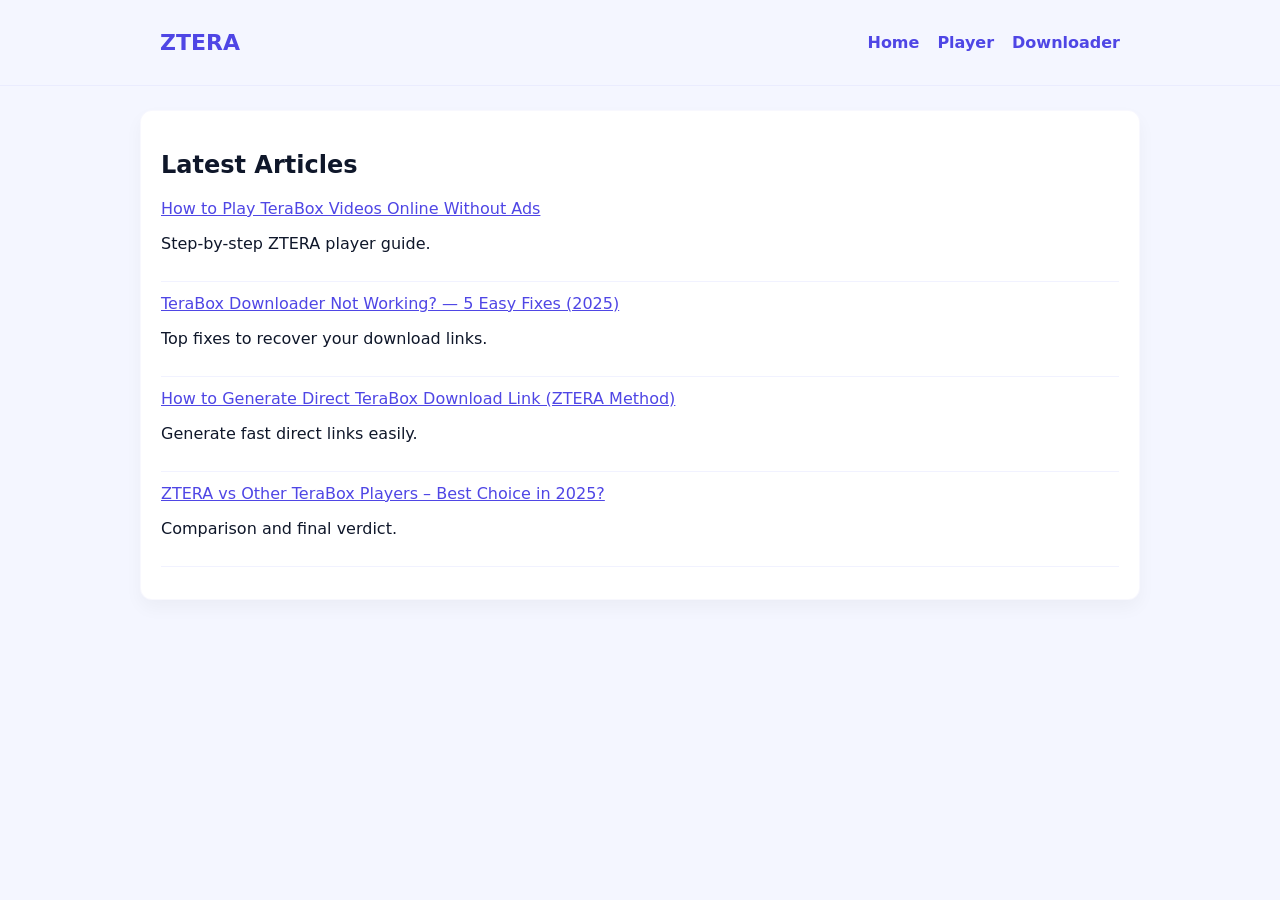
==== blog.html @ e1719a6f "Add initial blog.html structure and content" ====
<!DOCTYPE html>
<html lang="en">
<head>
<meta charset="UTF-8">
<title>ZTERA Blog</title>
<meta name="description" content="ZTERA blog: tips, guides and fixes for TeraBox Player & Downloader.">
<meta name="viewport" content="width=device-width, initial-scale=1">
<link rel="icon" href="/favicon.ico">
<link rel="stylesheet" href="/style.css">
</head>
<body>
<header class="top">
  <div class="wrap"><span class="logo">ZTERA</span><nav><a href="/index.html">Home</a><a href="/player.html">Player</a><a href="/downloader.html">Downloader</a></nav></div>
</header>

<main class="wrap box">
  <h2>Latest Articles</h2>
  <ul class="blog-list">
    <li><a href="/blog1.html">How to Play TeraBox Videos Online Without Ads</a><p>Step-by-step ZTERA player guide.</p></li>
    <li><a href="/blog2.html">TeraBox Downloader Not Working? — 5 Easy Fixes (2025)</a><p>Top fixes to recover your download links.</p></li>
    <li><a href="/blog3.html">How to Generate Direct TeraBox Download Link (ZTERA Method)</a><p>Generate fast direct links easily.</p></li>
    <li><a href="/blog4.html">ZTERA vs Other TeraBox Players – Best Choice in 2025?</a><p>Comparison and final verdict.</p></li>
  </ul>
</main>

</body>
</html>
---- style.css ----
:root{
  --primary:#4F46E5;
  --bg:#f4f6ff;
  --card:#fff;
  --text:#0f172a;
  --muted:#6c6e80;
}

*{box-sizing:border-box}
body{margin:0;font-family:Inter,system-ui,Segoe UI,Roboto,Arial;background:var(--bg);color:var(--text);-webkit-font-smoothing:antialiased}
.wrap{max-width:1000px;margin:0 auto;padding:20px}
.top{background:transparent;padding:10px 0;border-bottom:1px solid rgba(79,70,229,0.06)}
.top .wrap{display:flex;align-items:center;justify-content:space-between}
.logo{font-weight:800;color:var(--primary);font-size:22px}
.top nav a{margin-left:18px;color:var(--primary);text-decoration:none;font-weight:600}
.hero{padding:60px 0;text-align:center}
.hero h1{font-size:40px;margin:6px 0;background:linear-gradient(135deg,var(--primary),#7C3AED);-webkit-background-clip:text;color:transparent}
.hero .sub{color:var(--muted);margin-bottom:20px}
.start-btn{background:var(--primary);color:#fff;padding:14px 28px;border-radius:12px;text-decoration:none;font-weight:700;display:inline-block}
.features .grid{display:grid;grid-template-columns:repeat(auto-fit,minmax(220px,1fr));gap:18px;margin-top:20px}
.feature-box{background:var(--card);padding:18px;border-radius:12px;border:1px solid rgba(79,70,229,0.06);box-shadow:0 8px 18px rgba(0,0,0,0.04)}
.wrap.box{background:var(--card);padding:20px;border-radius:12px;border:1px solid rgba(79,70,229,0.04);box-shadow:0 8px 18px rgba(0,0,0,0.04);margin:24px auto}
input{width:100%;padding:12px;border-radius:10px;border:1px solid rgba(0,0,0,0.06);background:#fbfcff}
button{margin-top:12px;padding:12px 20px;border-radius:10px;border:0;background:var(--primary);color:#fff;font-weight:700;cursor:pointer}
.download-link{padding:12px 16px;background:var(--primary);color:#fff;border-radius:10px;text-decoration:none}
.blog-list{padding:0;margin:0}
.blog-list li{list-style:none;margin-bottom:12px;padding-bottom:12px;border-bottom:1px solid #f1f2ff}
.error{color:#d32f2f}
footer{padding:28px 0;text-align:center;color:var(--muted)}
.small{font-size:13px;color:var(--muted)}
a{color:var(--primary)}
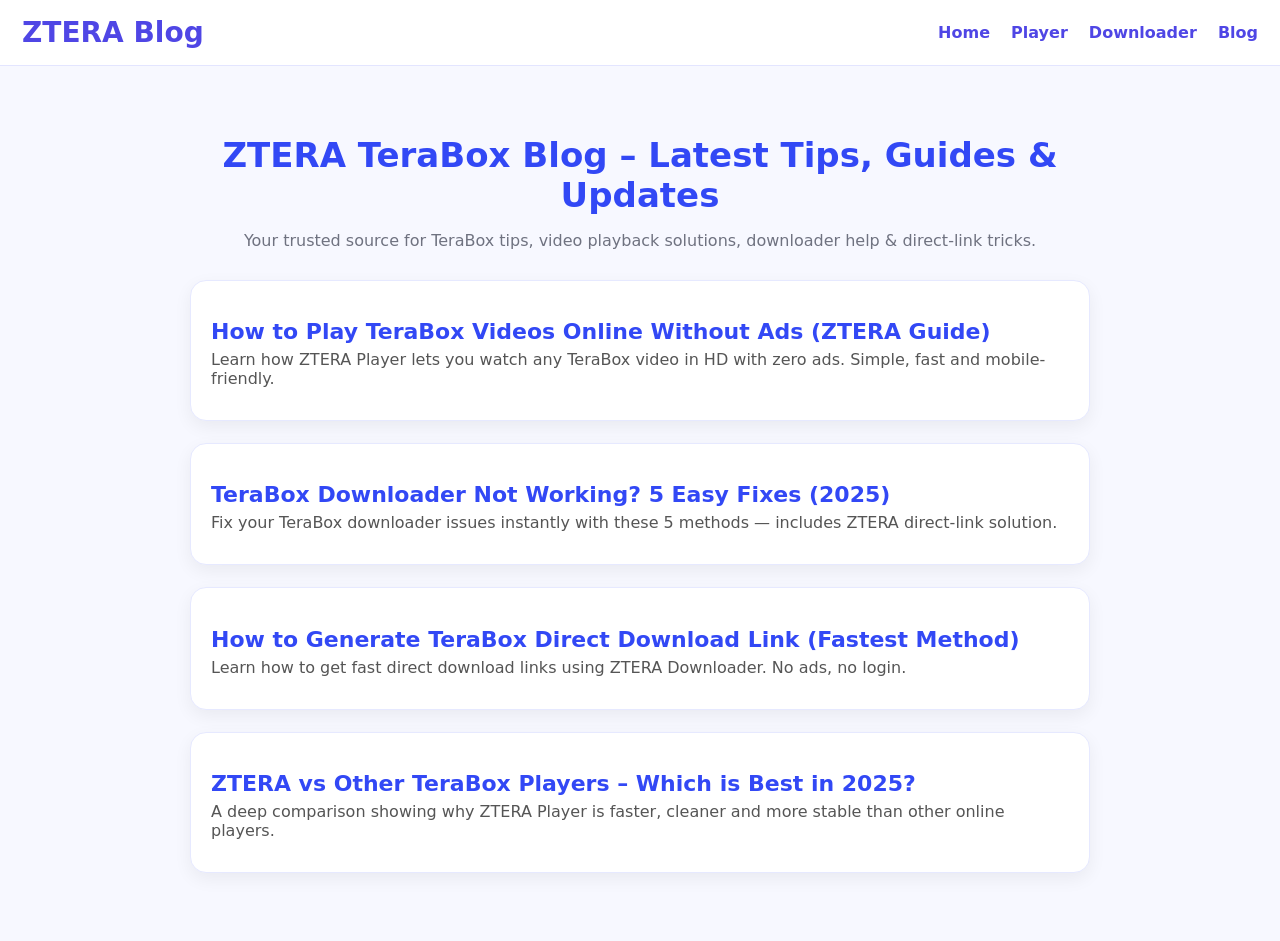
==== commit 1d696496: "Update blog.html" ====
--- a/blog.html
+++ b/blog.html
@@ -2,26 +2,131 @@
 <html lang="en">
 <head>
 <meta charset="UTF-8">
-<title>ZTERA Blog</title>
-<meta name="description" content="ZTERA blog: tips, guides and fixes for TeraBox Player & Downloader.">
+<title>ZTERA Blog – TeraBox Player & Downloader Guides (2025)</title>
+
+<meta name="description" content="ZTERA Blog – Read the best Terabox guides, video player solutions, downloader tutorials, link generator tips and HD playback tricks. Updated daily for fast ranking.">
+
+<meta name="keywords" content="Terabox blog, ztera blog, terabox guide, terabox tips, terabox downloader help, terabox video not playing fix, terabox player online">
+
 <meta name="viewport" content="width=device-width, initial-scale=1">
-<link rel="icon" href="/favicon.ico">
-<link rel="stylesheet" href="/style.css">
+
+<style>
+  body{
+    margin:0;
+    font-family:Inter,system-ui,Segoe UI,Roboto;
+    background:#f7f8ff;
+  }
+
+  .top{
+    background:#fff;
+    padding:16px 22px;
+    display:flex;
+    justify-content:space-between;
+    align-items:center;
+    border-bottom:1px solid #e3e5ff;
+  }
+
+  .logo{
+    font-size:28px;
+    font-weight:900;
+    color:#4F46E5;
+  }
+
+  nav a{
+    color:#4F46E5;
+    margin-left:16px;
+    text-decoration:none;
+    font-weight:600;
+  }
+
+  .wrap{
+    max-width:900px;
+    margin:30px auto;
+    padding:16px;
+  }
+
+  h1{
+    font-size:34px;
+    color:#3248f5;
+    text-align:center;
+    margin-bottom:10px;
+  }
+
+  p.sub{
+    text-align:center;
+    color:#6f7280;
+    margin-bottom:30px;
+  }
+
+  .blog-box{
+    background:white;
+    padding:20px;
+    border-radius:16px;
+    box-shadow:0 6px 18px rgba(0,0,0,0.06);
+    border:1px solid #e6e9ff;
+    margin-bottom:22px;
+  }
+
+  .blog-box h2{
+    color:#4F46E5;
+    font-size:22px;
+    margin-bottom:6px;
+  }
+
+  .blog-box p{
+    color:#555;
+    margin:6px 0 12px;
+  }
+
+  .blog-box a{
+    color:#3248f5;
+    text-decoration:none;
+    font-weight:600;
+  }
+</style>
 </head>
 <body>
+
 <header class="top">
-  <div class="wrap"><span class="logo">ZTERA</span><nav><a href="/index.html">Home</a><a href="/player.html">Player</a><a href="/downloader.html">Downloader</a></nav></div>
+  <div class="logo">ZTERA Blog</div>
+  <nav>
+    <a href="index.html">Home</a>
+    <a href="player.html">Player</a>
+    <a href="downloader.html">Downloader</a>
+    <a href="blog.html">Blog</a>
+  </nav>
 </header>
 
-<main class="wrap box">
-  <h2>Latest Articles</h2>
-  <ul class="blog-list">
-    <li><a href="/blog1.html">How to Play TeraBox Videos Online Without Ads</a><p>Step-by-step ZTERA player guide.</p></li>
-    <li><a href="/blog2.html">TeraBox Downloader Not Working? — 5 Easy Fixes (2025)</a><p>Top fixes to recover your download links.</p></li>
-    <li><a href="/blog3.html">How to Generate Direct TeraBox Download Link (ZTERA Method)</a><p>Generate fast direct links easily.</p></li>
-    <li><a href="/blog4.html">ZTERA vs Other TeraBox Players – Best Choice in 2025?</a><p>Comparison and final verdict.</p></li>
-  </ul>
-</main>
+<div class="wrap">
+
+  <h1>ZTERA TeraBox Blog – Latest Tips, Guides & Updates</h1>
+  <p class="sub">Your trusted source for TeraBox tips, video playback solutions, downloader help & direct-link tricks.</p>
+
+  <!-- Blog 1 -->
+  <div class="blog-box">
+    <h2><a href="blog1.html">How to Play TeraBox Videos Online Without Ads (ZTERA Guide)</a></h2>
+    <p>Learn how ZTERA Player lets you watch any TeraBox video in HD with zero ads. Simple, fast and mobile-friendly.</p>
+  </div>
+
+  <!-- Blog 2 -->
+  <div class="blog-box">
+    <h2><a href="blog2.html">TeraBox Downloader Not Working? 5 Easy Fixes (2025)</a></h2>
+    <p>Fix your TeraBox downloader issues instantly with these 5 methods — includes ZTERA direct-link solution.</p>
+  </div>
+
+  <!-- Blog 3 -->
+  <div class="blog-box">
+    <h2><a href="blog3.html">How to Generate TeraBox Direct Download Link (Fastest Method)</a></h2>
+    <p>Learn how to get fast direct download links using ZTERA Downloader. No ads, no login.</p>
+  </div>
+
+  <!-- Blog 4 -->
+  <div class="blog-box">
+    <h2><a href="blog4.html">ZTERA vs Other TeraBox Players – Which is Best in 2025?</a></h2>
+    <p>A deep comparison showing why ZTERA Player is faster, cleaner and more stable than other online players.</p>
+  </div>
+
+</div>
 
 </body>
 </html>
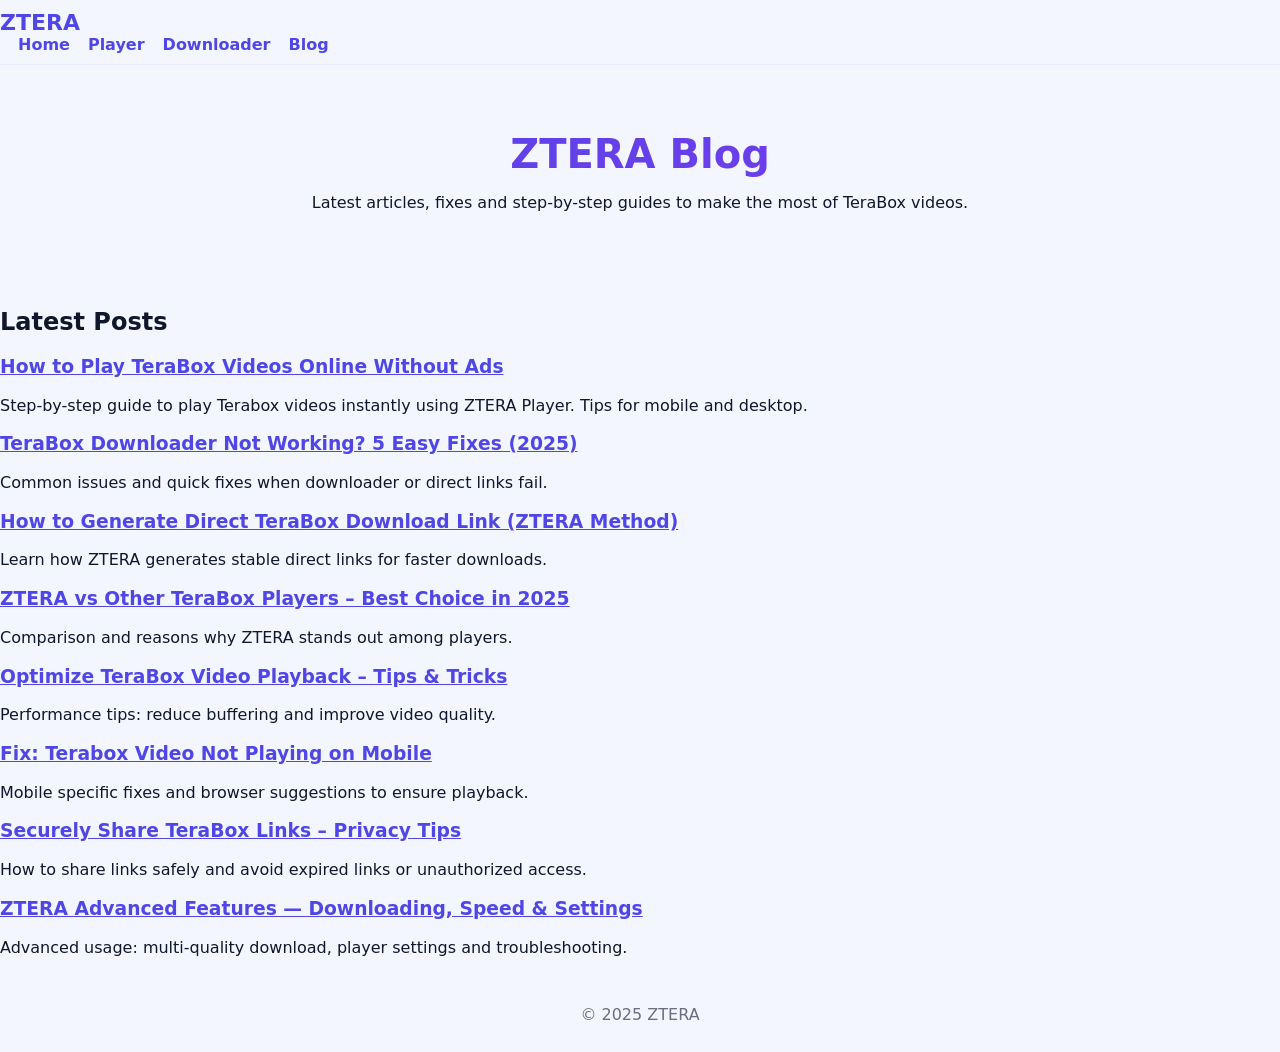
==== commit 87e1a479: "Update blog.html" ====
--- a/blog.html
+++ b/blog.html
@@ -1,132 +1,74 @@
 <!DOCTYPE html>
 <html lang="en">
 <head>
-<meta charset="UTF-8">
-<title>ZTERA Blog – TeraBox Player & Downloader Guides (2025)</title>
-
-<meta name="description" content="ZTERA Blog – Read the best Terabox guides, video player solutions, downloader tutorials, link generator tips and HD playback tricks. Updated daily for fast ranking.">
-
-<meta name="keywords" content="Terabox blog, ztera blog, terabox guide, terabox tips, terabox downloader help, terabox video not playing fix, terabox player online">
-
-<meta name="viewport" content="width=device-width, initial-scale=1">
-
-<style>
-  body{
-    margin:0;
-    font-family:Inter,system-ui,Segoe UI,Roboto;
-    background:#f7f8ff;
-  }
-
-  .top{
-    background:#fff;
-    padding:16px 22px;
-    display:flex;
-    justify-content:space-between;
-    align-items:center;
-    border-bottom:1px solid #e3e5ff;
-  }
-
-  .logo{
-    font-size:28px;
-    font-weight:900;
-    color:#4F46E5;
-  }
-
-  nav a{
-    color:#4F46E5;
-    margin-left:16px;
-    text-decoration:none;
-    font-weight:600;
-  }
-
-  .wrap{
-    max-width:900px;
-    margin:30px auto;
-    padding:16px;
-  }
-
-  h1{
-    font-size:34px;
-    color:#3248f5;
-    text-align:center;
-    margin-bottom:10px;
-  }
-
-  p.sub{
-    text-align:center;
-    color:#6f7280;
-    margin-bottom:30px;
-  }
-
-  .blog-box{
-    background:white;
-    padding:20px;
-    border-radius:16px;
-    box-shadow:0 6px 18px rgba(0,0,0,0.06);
-    border:1px solid #e6e9ff;
-    margin-bottom:22px;
-  }
-
-  .blog-box h2{
-    color:#4F46E5;
-    font-size:22px;
-    margin-bottom:6px;
-  }
-
-  .blog-box p{
-    color:#555;
-    margin:6px 0 12px;
-  }
-
-  .blog-box a{
-    color:#3248f5;
-    text-decoration:none;
-    font-weight:600;
-  }
-</style>
+<meta charset="utf-8">
+<meta name="viewport" content="width=device-width,initial-scale=1">
+<title>ZTERA Blog — TeraBox Tips, Fixes & Guides</title>
+<meta name="description" content="ZTERA Blog: guides and tips to play and download TeraBox videos. Fixes, how-to's and best practices to get HD TeraBox videos." />
+<meta name="keywords" content="terabox blog, terabox tips, ztera blog, terabox fixes, terabox guide">
+<link rel="icon" type="image/png" href="[data-uri]...">
+<link rel="stylesheet" href="style.css">
 </head>
 <body>
+<div class="container">
+  <header class="top">
+    <div class="logo">ZTERA</div>
+    <nav><a href="index.html">Home</a><a href="player.html">Player</a><a href="downloader.html">Downloader</a><a href="blog.html">Blog</a></nav>
+  </header>
 
-<header class="top">
-  <div class="logo">ZTERA Blog</div>
-  <nav>
-    <a href="index.html">Home</a>
-    <a href="player.html">Player</a>
-    <a href="downloader.html">Downloader</a>
-    <a href="blog.html">Blog</a>
-  </nav>
-</header>
+  <section class="hero">
+    <h1>ZTERA Blog</h1>
+    <p class="lead">Latest articles, fixes and step-by-step guides to make the most of TeraBox videos.</p>
+  </section>
 
-<div class="wrap">
+  <section class="card">
+    <div class="section">
+      <h2>Latest Posts</h2>
+      <div class="blog-list">
+        <div class="blog-card">
+          <h3><a href="blog1.html">How to Play TeraBox Videos Online Without Ads</a></h3>
+          <p>Step-by-step guide to play Terabox videos instantly using ZTERA Player. Tips for mobile and desktop.</p>
+        </div>
 
-  <h1>ZTERA TeraBox Blog – Latest Tips, Guides & Updates</h1>
-  <p class="sub">Your trusted source for TeraBox tips, video playback solutions, downloader help & direct-link tricks.</p>
+        <div class="blog-card">
+          <h3><a href="blog2.html">TeraBox Downloader Not Working? 5 Easy Fixes (2025)</a></h3>
+          <p>Common issues and quick fixes when downloader or direct links fail.</p>
+        </div>
 
-  <!-- Blog 1 -->
-  <div class="blog-box">
-    <h2><a href="blog1.html">How to Play TeraBox Videos Online Without Ads (ZTERA Guide)</a></h2>
-    <p>Learn how ZTERA Player lets you watch any TeraBox video in HD with zero ads. Simple, fast and mobile-friendly.</p>
-  </div>
+        <div class="blog-card">
+          <h3><a href="blog3.html">How to Generate Direct TeraBox Download Link (ZTERA Method)</a></h3>
+          <p>Learn how ZTERA generates stable direct links for faster downloads.</p>
+        </div>
 
-  <!-- Blog 2 -->
-  <div class="blog-box">
-    <h2><a href="blog2.html">TeraBox Downloader Not Working? 5 Easy Fixes (2025)</a></h2>
-    <p>Fix your TeraBox downloader issues instantly with these 5 methods — includes ZTERA direct-link solution.</p>
-  </div>
+        <div class="blog-card">
+          <h3><a href="blog4.html">ZTERA vs Other TeraBox Players – Best Choice in 2025</a></h3>
+          <p>Comparison and reasons why ZTERA stands out among players.</p>
+        </div>
 
-  <!-- Blog 3 -->
-  <div class="blog-box">
-    <h2><a href="blog3.html">How to Generate TeraBox Direct Download Link (Fastest Method)</a></h2>
-    <p>Learn how to get fast direct download links using ZTERA Downloader. No ads, no login.</p>
-  </div>
+        <div class="blog-card">
+          <h3><a href="blog5.html">Optimize TeraBox Video Playback – Tips & Tricks</a></h3>
+          <p>Performance tips: reduce buffering and improve video quality.</p>
+        </div>
 
-  <!-- Blog 4 -->
-  <div class="blog-box">
-    <h2><a href="blog4.html">ZTERA vs Other TeraBox Players – Which is Best in 2025?</a></h2>
-    <p>A deep comparison showing why ZTERA Player is faster, cleaner and more stable than other online players.</p>
-  </div>
+        <div class="blog-card">
+          <h3><a href="blog6.html">Fix: Terabox Video Not Playing on Mobile</a></h3>
+          <p>Mobile specific fixes and browser suggestions to ensure playback.</p>
+        </div>
 
+        <div class="blog-card">
+          <h3><a href="blog7.html">Securely Share TeraBox Links – Privacy Tips</a></h3>
+          <p>How to share links safely and avoid expired links or unauthorized access.</p>
+        </div>
+
+        <div class="blog-card">
+          <h3><a href="blog8.html">ZTERA Advanced Features — Downloading, Speed & Settings</a></h3>
+          <p>Advanced usage: multi-quality download, player settings and troubleshooting.</p>
+        </div>
+      </div>
+    </div>
+  </section>
+
+  <footer style="margin-top:20px">© 2025 ZTERA</footer>
 </div>
-
 </body>
 </html>
--- a/style.css
+++ b/style.css
@@ -0,0 +1,31 @@
+:root{
+  --primary:#4F46E5;
+  --bg:#f4f6ff;
+  --card:#fff;
+  --text:#0f172a;
+  --muted:#6c6e80;
+}
+
+*{box-sizing:border-box}
+body{margin:0;font-family:Inter,system-ui,Segoe UI,Roboto,Arial;background:var(--bg);color:var(--text);-webkit-font-smoothing:antialiased}
+.wrap{max-width:1000px;margin:0 auto;padding:20px}
+.top{background:transparent;padding:10px 0;border-bottom:1px solid rgba(79,70,229,0.06)}
+.top .wrap{display:flex;align-items:center;justify-content:space-between}
+.logo{font-weight:800;color:var(--primary);font-size:22px}
+.top nav a{margin-left:18px;color:var(--primary);text-decoration:none;font-weight:600}
+.hero{padding:60px 0;text-align:center}
+.hero h1{font-size:40px;margin:6px 0;background:linear-gradient(135deg,var(--primary),#7C3AED);-webkit-background-clip:text;color:transparent}
+.hero .sub{color:var(--muted);margin-bottom:20px}
+.start-btn{background:var(--primary);color:#fff;padding:14px 28px;border-radius:12px;text-decoration:none;font-weight:700;display:inline-block}
+.features .grid{display:grid;grid-template-columns:repeat(auto-fit,minmax(220px,1fr));gap:18px;margin-top:20px}
+.feature-box{background:var(--card);padding:18px;border-radius:12px;border:1px solid rgba(79,70,229,0.06);box-shadow:0 8px 18px rgba(0,0,0,0.04)}
+.wrap.box{background:var(--card);padding:20px;border-radius:12px;border:1px solid rgba(79,70,229,0.04);box-shadow:0 8px 18px rgba(0,0,0,0.04);margin:24px auto}
+input{width:100%;padding:12px;border-radius:10px;border:1px solid rgba(0,0,0,0.06);background:#fbfcff}
+button{margin-top:12px;padding:12px 20px;border-radius:10px;border:0;background:var(--primary);color:#fff;font-weight:700;cursor:pointer}
+.download-link{padding:12px 16px;background:var(--primary);color:#fff;border-radius:10px;text-decoration:none}
+.blog-list{padding:0;margin:0}
+.blog-list li{list-style:none;margin-bottom:12px;padding-bottom:12px;border-bottom:1px solid #f1f2ff}
+.error{color:#d32f2f}
+footer{padding:28px 0;text-align:center;color:var(--muted)}
+.small{font-size:13px;color:var(--muted)}
+a{color:var(--primary)}
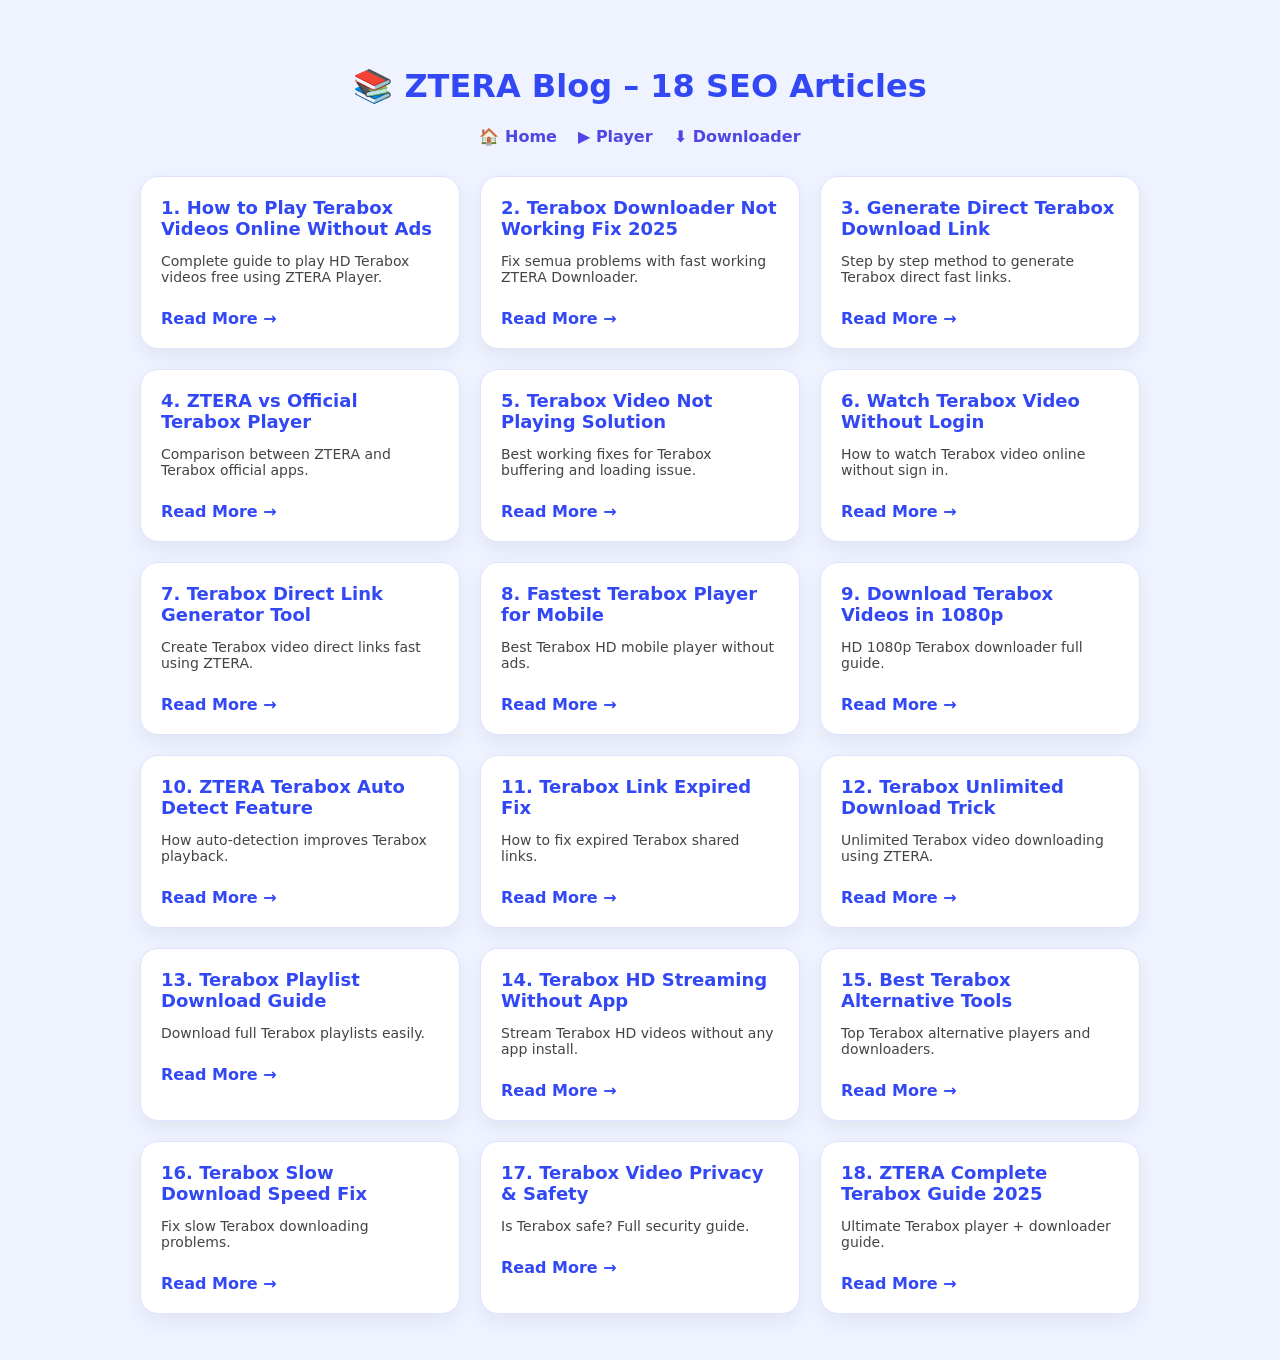
==== commit 1bd5899e: "Update blog.html" ====
--- a/blog.html
+++ b/blog.html
@@ -1,74 +1,201 @@
 <!DOCTYPE html>
 <html lang="en">
 <head>
-<meta charset="utf-8">
-<meta name="viewport" content="width=device-width,initial-scale=1">
-<title>ZTERA Blog — TeraBox Tips, Fixes & Guides</title>
-<meta name="description" content="ZTERA Blog: guides and tips to play and download TeraBox videos. Fixes, how-to's and best practices to get HD TeraBox videos." />
-<meta name="keywords" content="terabox blog, terabox tips, ztera blog, terabox fixes, terabox guide">
-<link rel="icon" type="image/png" href="[data-uri]...">
-<link rel="stylesheet" href="style.css">
+<meta charset="UTF-8">
+<title>ZTERA Blog – TeraBox Player & Downloader Guides</title>
+
+<meta name="description" content="Read latest ZTERA blog articles about TeraBox Player, Downloader, HD Streaming, Fixes and Tutorials.">
+<meta name="keywords" content="ZTERA Blog, Terabox Player Blog, Terabox Downloader Guide">
+
+<meta name="viewport" content="width=device-width, initial-scale=1">
+
+<link rel="icon" href="YOUR-ICON.png">
+
+<style>
+body{
+  margin:0;
+  font-family:system-ui,Arial;
+  background:#eef3ff;
+}
+.wrap{
+  max-width:1000px;
+  margin:30px auto;
+  padding:16px;
+}
+h1{
+  text-align:center;
+  color:#3248f5;
+}
+.blog-list{
+  display:grid;
+  grid-template-columns:repeat(auto-fit,minmax(280px,1fr));
+  gap:20px;
+  margin-top:30px;
+}
+.blog-card{
+  background:white;
+  padding:20px;
+  border-radius:18px;
+  border:1px solid #dfe3ff;
+  box-shadow:0 8px 20px rgba(0,0,0,0.06);
+}
+.blog-card h3{
+  margin:0 0 10px;
+  color:#3248f5;
+  font-size:18px;
+}
+.blog-card p{
+  font-size:14px;
+  color:#444;
+}
+.blog-card a{
+  display:inline-block;
+  margin-top:10px;
+  color:#3248f5;
+  font-weight:700;
+  text-decoration:none;
+}
+.top-links{
+  text-align:center;
+  margin-top:10px;
+}
+.top-links a{
+  margin:0 8px;
+  font-weight:700;
+  color:#4f46e5;
+  text-decoration:none;
+}
+</style>
 </head>
+
 <body>
-<div class="container">
-  <header class="top">
-    <div class="logo">ZTERA</div>
-    <nav><a href="index.html">Home</a><a href="player.html">Player</a><a href="downloader.html">Downloader</a><a href="blog.html">Blog</a></nav>
-  </header>
-
-  <section class="hero">
-    <h1>ZTERA Blog</h1>
-    <p class="lead">Latest articles, fixes and step-by-step guides to make the most of TeraBox videos.</p>
-  </section>
-
-  <section class="card">
-    <div class="section">
-      <h2>Latest Posts</h2>
-      <div class="blog-list">
-        <div class="blog-card">
-          <h3><a href="blog1.html">How to Play TeraBox Videos Online Without Ads</a></h3>
-          <p>Step-by-step guide to play Terabox videos instantly using ZTERA Player. Tips for mobile and desktop.</p>
-        </div>
-
-        <div class="blog-card">
-          <h3><a href="blog2.html">TeraBox Downloader Not Working? 5 Easy Fixes (2025)</a></h3>
-          <p>Common issues and quick fixes when downloader or direct links fail.</p>
-        </div>
-
-        <div class="blog-card">
-          <h3><a href="blog3.html">How to Generate Direct TeraBox Download Link (ZTERA Method)</a></h3>
-          <p>Learn how ZTERA generates stable direct links for faster downloads.</p>
-        </div>
-
-        <div class="blog-card">
-          <h3><a href="blog4.html">ZTERA vs Other TeraBox Players – Best Choice in 2025</a></h3>
-          <p>Comparison and reasons why ZTERA stands out among players.</p>
-        </div>
-
-        <div class="blog-card">
-          <h3><a href="blog5.html">Optimize TeraBox Video Playback – Tips & Tricks</a></h3>
-          <p>Performance tips: reduce buffering and improve video quality.</p>
-        </div>
-
-        <div class="blog-card">
-          <h3><a href="blog6.html">Fix: Terabox Video Not Playing on Mobile</a></h3>
-          <p>Mobile specific fixes and browser suggestions to ensure playback.</p>
-        </div>
-
-        <div class="blog-card">
-          <h3><a href="blog7.html">Securely Share TeraBox Links – Privacy Tips</a></h3>
-          <p>How to share links safely and avoid expired links or unauthorized access.</p>
-        </div>
-
-        <div class="blog-card">
-          <h3><a href="blog8.html">ZTERA Advanced Features — Downloading, Speed & Settings</a></h3>
-          <p>Advanced usage: multi-quality download, player settings and troubleshooting.</p>
-        </div>
-      </div>
-    </div>
-  </section>
-
-  <footer style="margin-top:20px">© 2025 ZTERA</footer>
-</div>
+
+<div class="wrap">
+
+<h1>📚 ZTERA Blog – 18 SEO Articles</h1>
+
+<div class="top-links">
+  <a href="index.html">🏠 Home</a>
+  <a href="player.html">▶ Player</a>
+  <a href="downloader.html">⬇ Downloader</a>
+</div>
+
+<!-- ✅ BLOG GRID START -->
+<div class="blog-list">
+
+<!-- BLOG 1 -->
+<div class="blog-card">
+<h3>1. How to Play Terabox Videos Online Without Ads</h3>
+<p>Complete guide to play HD Terabox videos free using ZTERA Player.</p>
+<a href="blog1.html">Read More →</a>
+</div>
+
+<div class="blog-card">
+<h3>2. Terabox Downloader Not Working Fix 2025</h3>
+<p>Fix semua problems with fast working ZTERA Downloader.</p>
+<a href="blog2.html">Read More →</a>
+</div>
+
+<div class="blog-card">
+<h3>3. Generate Direct Terabox Download Link</h3>
+<p>Step by step method to generate Terabox direct fast links.</p>
+<a href="blog3.html">Read More →</a>
+</div>
+
+<div class="blog-card">
+<h3>4. ZTERA vs Official Terabox Player</h3>
+<p>Comparison between ZTERA and Terabox official apps.</p>
+<a href="blog4.html">Read More →</a>
+</div>
+
+<div class="blog-card">
+<h3>5. Terabox Video Not Playing Solution</h3>
+<p>Best working fixes for Terabox buffering and loading issue.</p>
+<a href="blog5.html">Read More →</a>
+</div>
+
+<div class="blog-card">
+<h3>6. Watch Terabox Video Without Login</h3>
+<p>How to watch Terabox video online without sign in.</p>
+<a href="blog6.html">Read More →</a>
+</div>
+
+<div class="blog-card">
+<h3>7. Terabox Direct Link Generator Tool</h3>
+<p>Create Terabox video direct links fast using ZTERA.</p>
+<a href="blog7.html">Read More →</a>
+</div>
+
+<div class="blog-card">
+<h3>8. Fastest Terabox Player for Mobile</h3>
+<p>Best Terabox HD mobile player without ads.</p>
+<a href="blog8.html">Read More →</a>
+</div>
+
+<div class="blog-card">
+<h3>9. Download Terabox Videos in 1080p</h3>
+<p>HD 1080p Terabox downloader full guide.</p>
+<a href="blog9.html">Read More →</a>
+</div>
+
+<div class="blog-card">
+<h3>10. ZTERA Terabox Auto Detect Feature</h3>
+<p>How auto-detection improves Terabox playback.</p>
+<a href="blog10.html">Read More →</a>
+</div>
+
+<div class="blog-card">
+<h3>11. Terabox Link Expired Fix</h3>
+<p>How to fix expired Terabox shared links.</p>
+<a href="blog11.html">Read More →</a>
+</div>
+
+<div class="blog-card">
+<h3>12. Terabox Unlimited Download Trick</h3>
+<p>Unlimited Terabox video downloading using ZTERA.</p>
+<a href="blog12.html">Read More →</a>
+</div>
+
+<div class="blog-card">
+<h3>13. Terabox Playlist Download Guide</h3>
+<p>Download full Terabox playlists easily.</p>
+<a href="blog13.html">Read More →</a>
+</div>
+
+<div class="blog-card">
+<h3>14. Terabox HD Streaming Without App</h3>
+<p>Stream Terabox HD videos without any app install.</p>
+<a href="blog14.html">Read More →</a>
+</div>
+
+<div class="blog-card">
+<h3>15. Best Terabox Alternative Tools</h3>
+<p>Top Terabox alternative players and downloaders.</p>
+<a href="blog15.html">Read More →</a>
+</div>
+
+<div class="blog-card">
+<h3>16. Terabox Slow Download Speed Fix</h3>
+<p>Fix slow Terabox downloading problems.</p>
+<a href="blog16.html">Read More →</a>
+</div>
+
+<div class="blog-card">
+<h3>17. Terabox Video Privacy & Safety</h3>
+<p>Is Terabox safe? Full security guide.</p>
+<a href="blog17.html">Read More →</a>
+</div>
+
+<div class="blog-card">
+<h3>18. ZTERA Complete Terabox Guide 2025</h3>
+<p>Ultimate Terabox player + downloader guide.</p>
+<a href="blog18.html">Read More →</a>
+</div>
+
+</div>
+<!-- ✅ BLOG GRID END -->
+
+</div>
+
 </body>
 </html>
